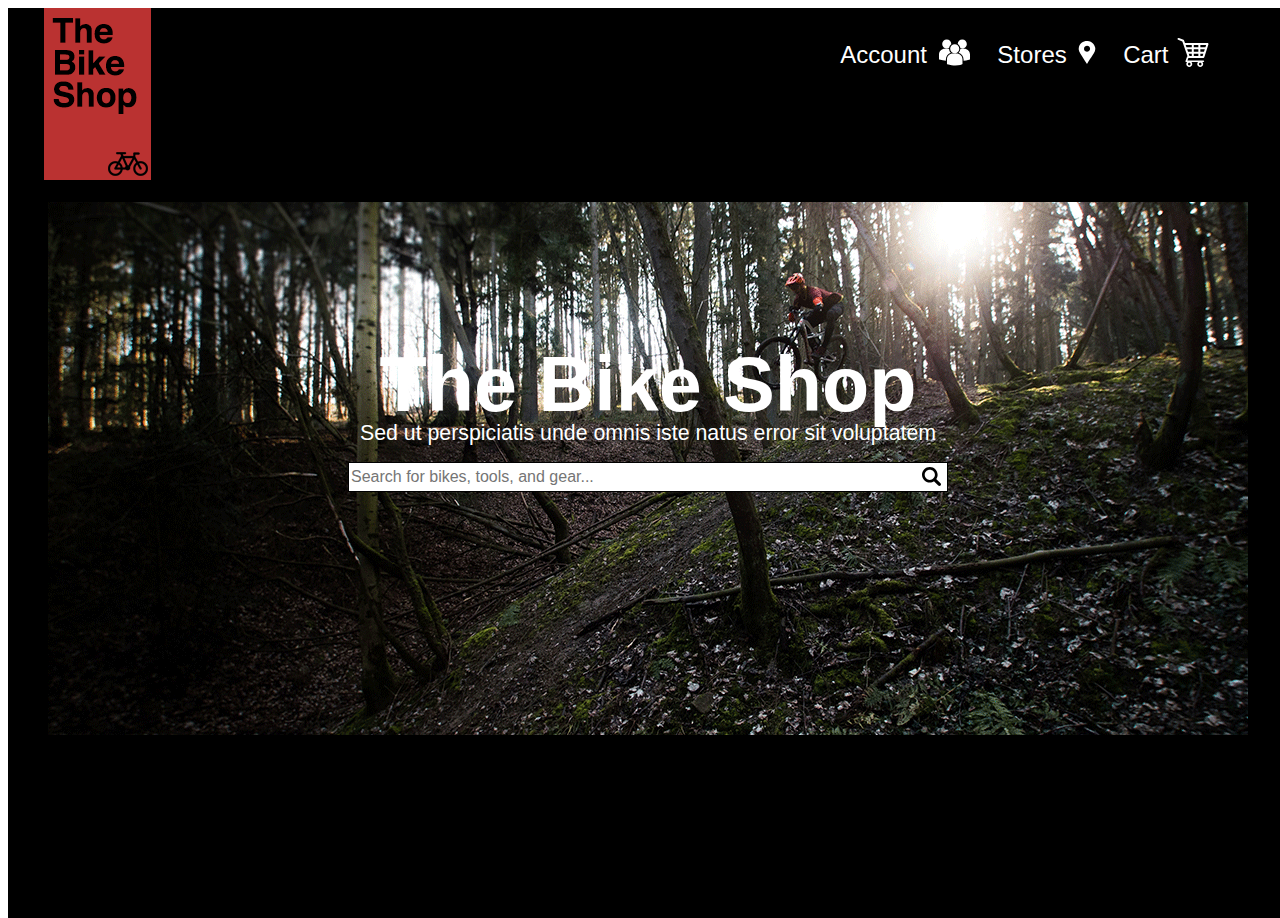
==== bike-design/index.html @ ff6c9d6c "Complete header and overlay in bike-design." ====
<!DOCTYPE html>
<html>
  <head>
    <meta charset="utf-8">
    <title>The Bike Shop</title>
    <link rel="stylesheet" href="css/main.css">
  </head>
  <body>
    <div class="wrapper">
      <header>
        <div class="logo">
          <h1>Logo</h1>
        </div>
        <ul class="menu pull-right">
          <li>Account</li>
          <img class="header-icon" src="icons/people.svg" alt="people icon">
          <li>Stores</li>
          <img class="header-icon" src="icons/location.svg" alt="location icon">
          <li>Cart</li>
          <img class="header-icon" src="icons/cart.svg" alt="cart icon">
        </ul>
      </header>
      <section class="overlay">
        <div class="splash">
          <h1>The Bike Shop</h1>
          <p>Sed ut perspiciatis unde omnis iste natus error sit voluptatem</p>
          <input class="search" type="search" placeholder="Search for bikes, tools, and gear...">
        </div>

      </section>
    </div>
  </body>
</html>
---- bike-design/css/main.css ----
body {
  font-family: Helvetica, Arial, sans-serif;
  width: 100%;
  height: 100%;
}

.wrapper {
  position: relative;
  width: 100%;
  height: 100%;
}

header {
  position: relative;
  background-color: #000;
  padding-right: 71px;
  height: 10px;
  z-index: 10;
}
header ul li {
  display: inline-block;
  text-align: right;
  margin: 0 10px 0 10px;
}

.pull-right {
  float: right;
}

.pull-left {
  float: left;
}

.menu {
  color: #fff;
  list-style: none;
  font-size: 24px;
  //background-color: red;
  left: 70vw;
}

.header-icon {
  position: relative;
  top: 5px;
  right: 8px;
}

.logo {
  display: inline-block;
  color: #fff;
  background: #fff url("../images/logo.gif") no-repeat;
  width: 107px;
  height: 172px;
  margin-left: 36px;
  /* Hide text */
  text-indent: 100%;
  overflow: hidden;
}

.overlay {
  position: absolute;
  background: #000 url(../images/mountain_bike_pass_slice.gif) no-repeat center;
  width: 100%;
  height: 100vh;
}

.splash {
  position: relative;
  color: white;
  top: 30%;
  text-align: center;
}

.splash h1 {
  font-size: 58pt;
  font-weight: bold;
}

.splash p {
  font-size: 16pt;
  font-weight: lighter;
  position: relative;
  bottom: 60px;
}

.splash input {
  width: 600px;
  border: 1px solid black;
  height: 30px;
  position: relative;
  bottom: 65px;
  font-size: 16px;
}

.search {
  background: #fff url(../icons/search.svg)
  no-repeat 99%;
  padding-right: 30px;
}
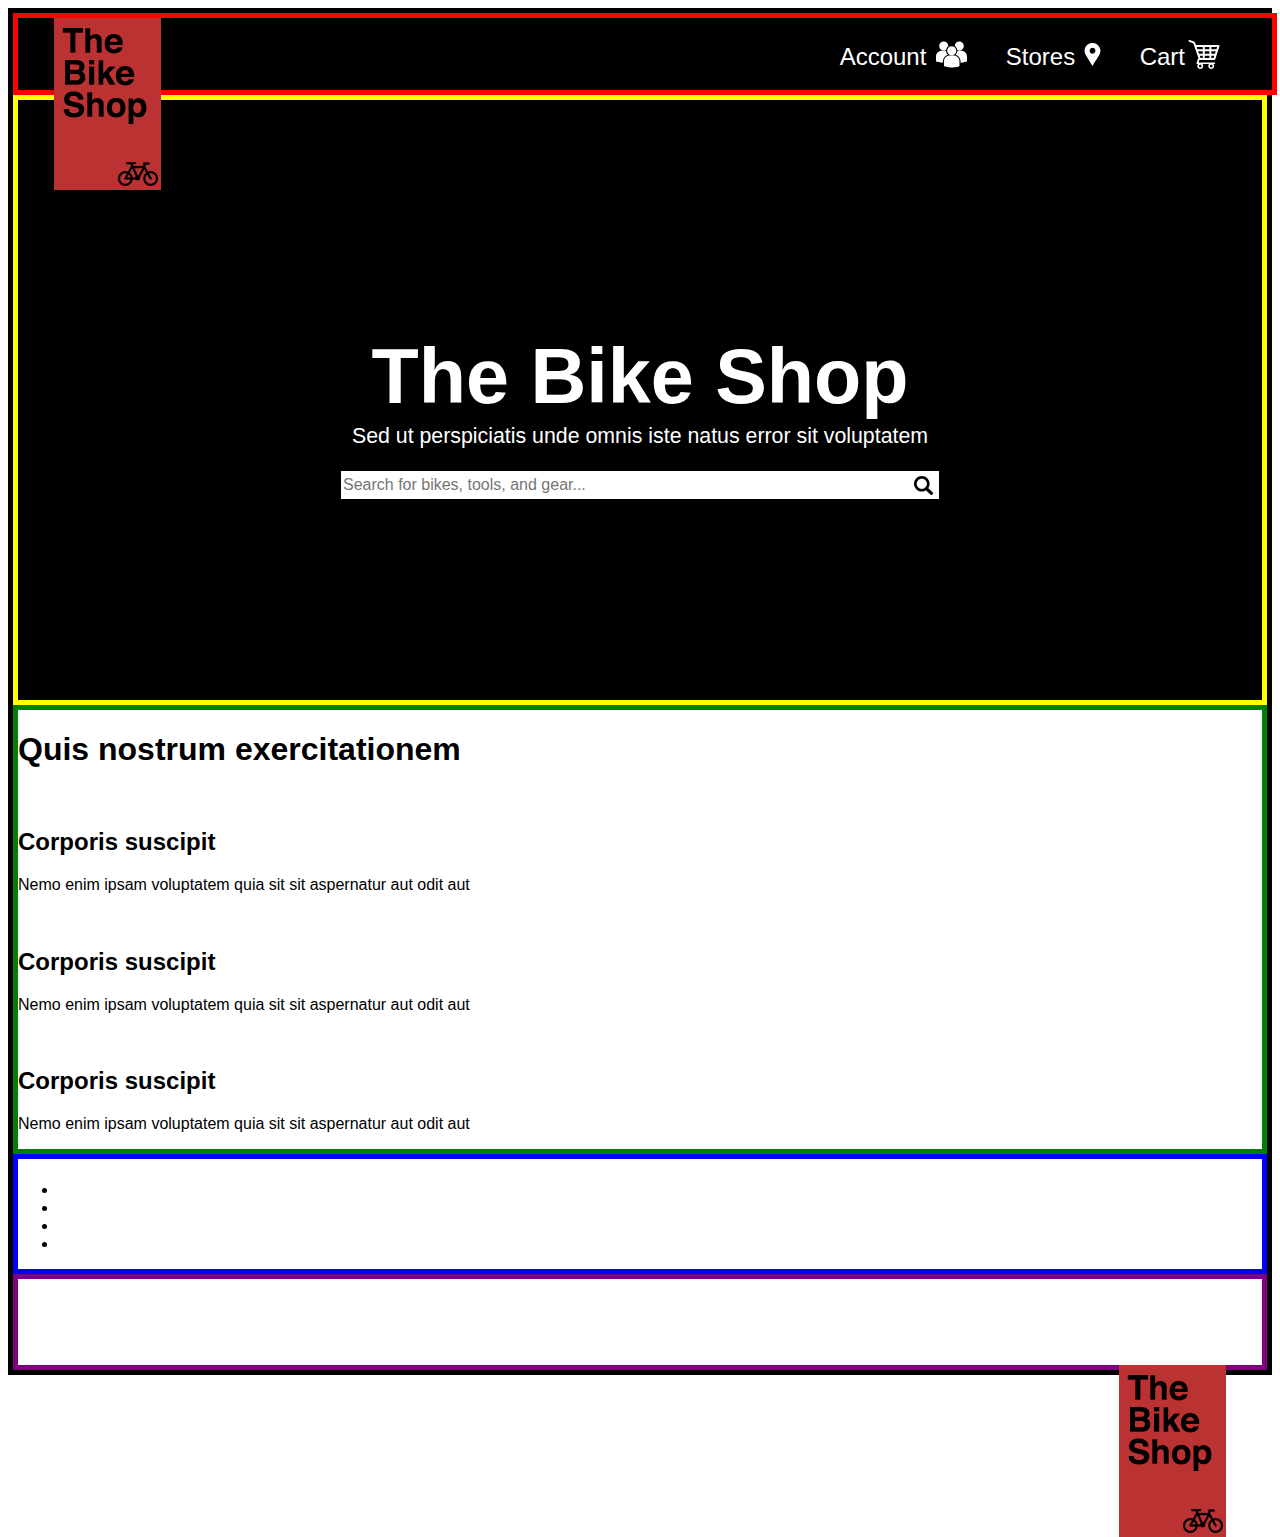
==== commit 2f196d8a: "Finish Overlay and splash section." ====
--- a/bike-design/index.html
+++ b/bike-design/index.html
@@ -3,21 +3,18 @@
   <head>
     <meta charset="utf-8">
     <title>The Bike Shop</title>
-    <link rel="stylesheet" href="css/main.css">
+    <link rel="stylesheet" href="css/styles.css">
   </head>
   <body>
-    <div class="wrapper">
-      <header>
+      <header> <!-- CSS complete -->
         <div class="logo">
-          <h1>Logo</h1>
+          <h1>The Bike Shop</h1>
         </div>
-        <ul class="menu pull-right">
-          <li>Account</li>
-          <img class="header-icon" src="icons/people.svg" alt="people icon">
-          <li>Stores</li>
-          <img class="header-icon" src="icons/location.svg" alt="location icon">
-          <li>Cart</li>
-          <img class="header-icon" src="icons/cart.svg" alt="cart icon">
+        <ul class="menu">
+          <li><a href="#" id="account">Account</a></li>
+          <!--<img class="header-icon" src="icons/people.svg" alt="people icon">-->
+          <li><a href="#" id="stores">Stores</a></li>
+          <li><a href="#" id="cart">Cart</a></li>
         </ul>
       </header>
       <section class="overlay">
@@ -26,8 +23,66 @@
           <p>Sed ut perspiciatis unde omnis iste natus error sit voluptatem</p>
           <input class="search" type="search" placeholder="Search for bikes, tools, and gear...">
         </div>
-
       </section>
-    </div>
+      <section class="cards">
+        <h1>Quis nostrum exercitationem</h1>
+        <div>
+          <img src="" alt="">
+          <div>
+            <h2>Corporis suscipit</h2>
+            <p>Nemo enim ipsam voluptatem quia sit sit aspernatur aut odit aut</p>
+          </div>
+        </div>
+        <div>
+          <img src="" alt="">
+          <div>
+            <h2>Corporis suscipit</h2>
+            <p>Nemo enim ipsam voluptatem quia sit sit aspernatur aut odit aut</p>
+          </div>
+        </div>
+        <div>
+          <img src="" alt="">
+          <div>
+            <h2>Corporis suscipit</h2>
+            <p>Nemo enim ipsam voluptatem quia sit sit aspernatur aut odit aut</p>
+          </div>
+        </div>
+      </section>
+      <section class="articles">
+        <div class="article">
+          <h1 class="article-title"></h1>
+          <p></p>
+        </div>
+        <div class="article">
+          <h1 class="article-title"></h1>
+          <p></p>
+        </div>
+        <div class="image-board">
+          <ul>
+            <li><a href="#"></a></li>
+            <li><a href="#"></a></li>
+            <li><a href="#"></a></li>
+            <li><a href="#"></a></li>
+          </ul>
+        </div>
+      </section>
+      <footer>
+        <div class="phone-contact">
+          <a href="#" class="phone">Phone</a>
+          <p></p>
+        </div>
+        <div class="email-contact">
+          <a href="#" class="email">Email</a>
+          <p></p>
+        </div>
+        <div class="social-contact">
+          <a href="#">Facebook</a>
+          <a href="#">Twitter</a>
+          <a href="#">Instagram</a>
+        </div>
+        <div class="logo footer-logo">
+          <h1>Logo</h1>
+        </div>
+      </footer>
   </body>
 </html>
--- a/bike-design/css/styles.css
+++ b/bike-design/css/styles.css
@@ -0,0 +1,147 @@
+body {
+  font-family: Helvetica, Arial, sans-serif;
+  border: 5px solid black;
+}
+
+
+/* Header Section ---------------------------------------*/
+
+header {
+  display: block;
+  position: relative;
+  background-color: black;
+  width: 100%;
+  height: 72px;
+  border: 5px solid red;
+  z-index: 10;
+}
+
+.logo {
+  color: white;
+  display: inline-block;
+  background: #fff url(../images/logo.gif) no-repeat;
+  width: 107px;
+  height: 172px;
+  margin-left: 36px;
+  /* Hide Text */
+  text-indent: 100%;
+  overflow: hidden;
+  white-space: nowrap;
+}
+
+.menu {
+  float: right;
+  margin-top: 25px;
+  margin-right: 37px;
+
+}
+
+header ul li {
+  display: inline-block;
+  color: white;
+  text-decoration: none;
+  font-size: 24px;
+  margin: 0 15px;
+}
+
+#account {
+  width: 135px;
+  height: 30px;
+  background: #000 url(../icons/people.svg) no-repeat 99% bottom;
+  padding-right: 45px;
+  padding-top: 20px;
+}
+
+#stores {
+  width: 135px;
+  height: 30px;
+  background: #000 url(../icons/location.svg) no-repeat 99% bottom;
+  padding-right: 30px;
+  padding-top: 20px;
+}
+
+#cart {
+  width: 135px;
+  height: 30px;
+  background: #000 url(../icons/cart.svg) no-repeat 99% bottom;
+  padding-right: 35px;
+  padding-top: 20px;
+}
+
+a {
+  color: white;
+  text-decoration: none;
+}
+
+a:hover {
+  color: white;
+  text-decoration: none;
+  cursor: pointer;
+}
+
+/* Splash and Overlay ------------------------------------*/
+
+.overlay {
+  width: auto;
+  height: 600px;
+
+  border: 5px solid yellow;
+}
+
+.overlay {
+  position: relative;
+  background: #000 url(../images/mountain_bike_pass.jpg) no-repeat center;
+  background-size: cover;
+  width: auto;
+  height: 600px;
+  overflow: hidden;
+}
+
+.splash {
+  position: relative;
+  top: 30%;
+  text-align: center;
+  color: white;
+}
+.splash h1 {
+  font-size: 58pt;
+  margin-bottom: -18px;
+}
+.splash p {
+  font-size: 16pt;
+  font-weight: lighter;
+  bottom: 50px;
+}
+
+.search {
+  width: 600px;
+  border: 1px solid black;
+  height: 30px;
+  font-size: 16px;
+  background: #fff url(../icons/search.svg) no-repeat 99%;
+  padding-right: 30px;
+}
+
+/* Cards Section -----------------------------------------*/
+
+.cards {
+  border: 5px solid green;
+}
+
+/* Articles Section --------------------------------------*/
+
+.articles {
+  border: 5px solid blue;
+}
+
+/* Footer Section ----------------------------------------*/
+
+footer {
+  border: 5px solid purple;
+}
+
+.footer-logo {
+  float: right;
+  margin-left: 0px;
+  margin-right: 36px;
+}
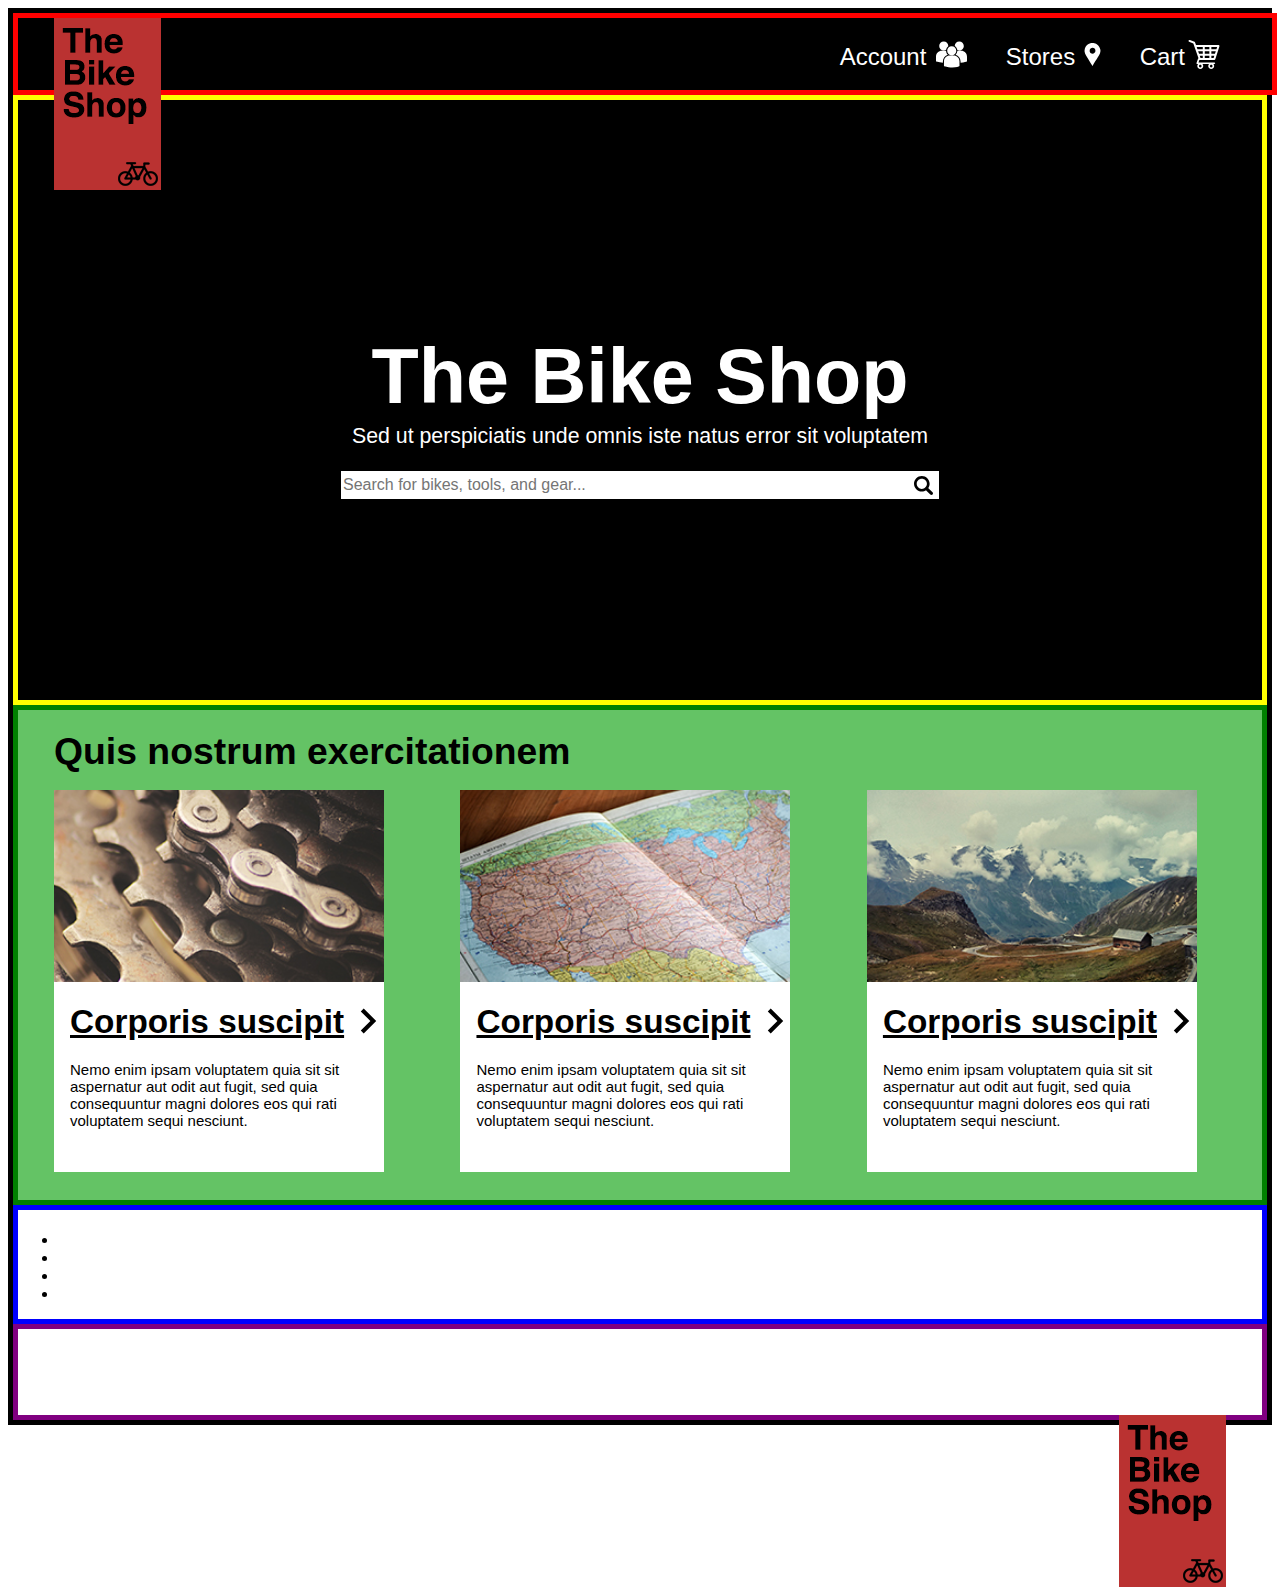
==== commit 07b8e664: "Finish Cards Section." ====
--- a/bike-design/index.html
+++ b/bike-design/index.html
@@ -17,34 +17,46 @@
           <li><a href="#" id="cart">Cart</a></li>
         </ul>
       </header>
-      <section class="overlay">
+      <section class="overlay"> <!-- CSS complete -->
         <div class="splash">
           <h1>The Bike Shop</h1>
           <p>Sed ut perspiciatis unde omnis iste natus error sit voluptatem</p>
           <input class="search" type="search" placeholder="Search for bikes, tools, and gear...">
         </div>
       </section>
-      <section class="cards">
+      <section class="cards-section">
         <h1>Quis nostrum exercitationem</h1>
-        <div>
-          <img src="" alt="">
-          <div>
-            <h2>Corporis suscipit</h2>
-            <p>Nemo enim ipsam voluptatem quia sit sit aspernatur aut odit aut</p>
+        <div class="card first-card">
+          <a href="#">Bike Repair</a>
+          <div class="card-text">
+            <a href="#">
+              <h2>Corporis suscipit</h2>
+              <p>Nemo enim ipsam voluptatem quia sit sit aspernatur aut odit aut fugit, sed quia
+consequuntur magni dolores eos qui rati
+voluptatem sequi nesciunt.</p>
+            </a>
           </div>
         </div>
-        <div>
-          <img src="" alt="">
-          <div>
-            <h2>Corporis suscipit</h2>
-            <p>Nemo enim ipsam voluptatem quia sit sit aspernatur aut odit aut</p>
+        <div class="card second-card">
+          <a href="#">Bike Travel</a>
+          <div class="card-text">
+            <a href="#">
+              <h2>Corporis suscipit</h2>
+              <p>Nemo enim ipsam voluptatem quia sit sit aspernatur aut odit aut fugit, sed quia
+consequuntur magni dolores eos qui rati
+voluptatem sequi nesciunt.</p>
+            </a>
           </div>
         </div>
-        <div>
-          <img src="" alt="">
-          <div>
-            <h2>Corporis suscipit</h2>
-            <p>Nemo enim ipsam voluptatem quia sit sit aspernatur aut odit aut</p>
+        <div class="card third-card">
+          <a href="#">European Travel</a>
+          <div class="card-text">
+            <a href="#">
+              <h2>Corporis suscipit</h2>
+              <p>Nemo enim ipsam voluptatem quia sit sit aspernatur aut odit aut fugit, sed quia
+consequuntur magni dolores eos qui rati
+voluptatem sequi nesciunt.</p>
+            </a>
           </div>
         </div>
       </section>
--- a/bike-design/css/styles.css
+++ b/bike-design/css/styles.css
@@ -1,5 +1,6 @@
 body {
   font-family: Helvetica, Arial, sans-serif;
+
   border: 5px solid black;
 }
 
@@ -12,8 +13,9 @@
   background-color: black;
   width: 100%;
   height: 72px;
+  z-index: 10;
+
   border: 5px solid red;
-  z-index: 10;
 }
 
 .logo {
@@ -73,12 +75,6 @@
   text-decoration: none;
 }
 
-a:hover {
-  color: white;
-  text-decoration: none;
-  cursor: pointer;
-}
-
 /* Splash and Overlay ------------------------------------*/
 
 .overlay {
@@ -124,8 +120,86 @@
 
 /* Cards Section -----------------------------------------*/
 
-.cards {
+.cards-section {
+  background-color: #64c365;
+  padding-bottom: 30px;
+
   border: 5px solid green;
+}
+
+.cards-section h1 {
+  margin-left: 36px;
+  font-size: 28pt;
+  font-weight: bold;
+  margin: 20px 0 17px 36px;
+}
+
+.card {
+  display: inline-block;
+  width: 330px;
+  height: 380px;
+  margin: 0 36px;
+}
+
+.card-text {
+  position: relative;
+  bottom: 20px;
+  height: 190px;
+  background-color: #fff;
+}
+
+.card-text a {
+  color: #000;
+}
+
+.first-card>a {
+  background: #000 url(../images/bike_gears.jpg) no-repeat center;
+  background-size: cover;
+  display: block;
+  width: 330px;
+  height: 192px;
+  /* Hide Text */
+  text-indent: 100%;
+  white-space: nowrap;
+  overflow: hidden;
+}
+
+.second-card>a {
+  background: #000 url(../images/map.jpg) no-repeat center;
+  background-size: cover;
+  display: block;
+  width: 330px;
+  height: 192px;
+  /* Hide Text */
+  text-indent: 100%;
+  white-space: nowrap;
+  overflow: hidden;
+}
+
+.third-card>a {
+  background: #000 url(../images/mountain_scenery.jpg) no-repeat center;
+  background-size: cover;
+  display: block;
+  width: 330px;
+  height: 192px;
+  /* Hide Text */
+  text-indent: 100%;
+  white-space: nowrap;
+  overflow: hidden;
+}
+
+.card-text h2 {
+  background: #fff url(../icons/arrows.svg) no-repeat 99% bottom;
+  font-size: 25pt;
+  margin: 20px 0 20px 16px;
+  padding-top: 21px;
+  text-decoration: underline;
+}
+
+.card-text p {
+  font-size: 15px;
+  margin: 0 0 0 16px;
+  padding: 0 0;
 }
 
 /* Articles Section --------------------------------------*/
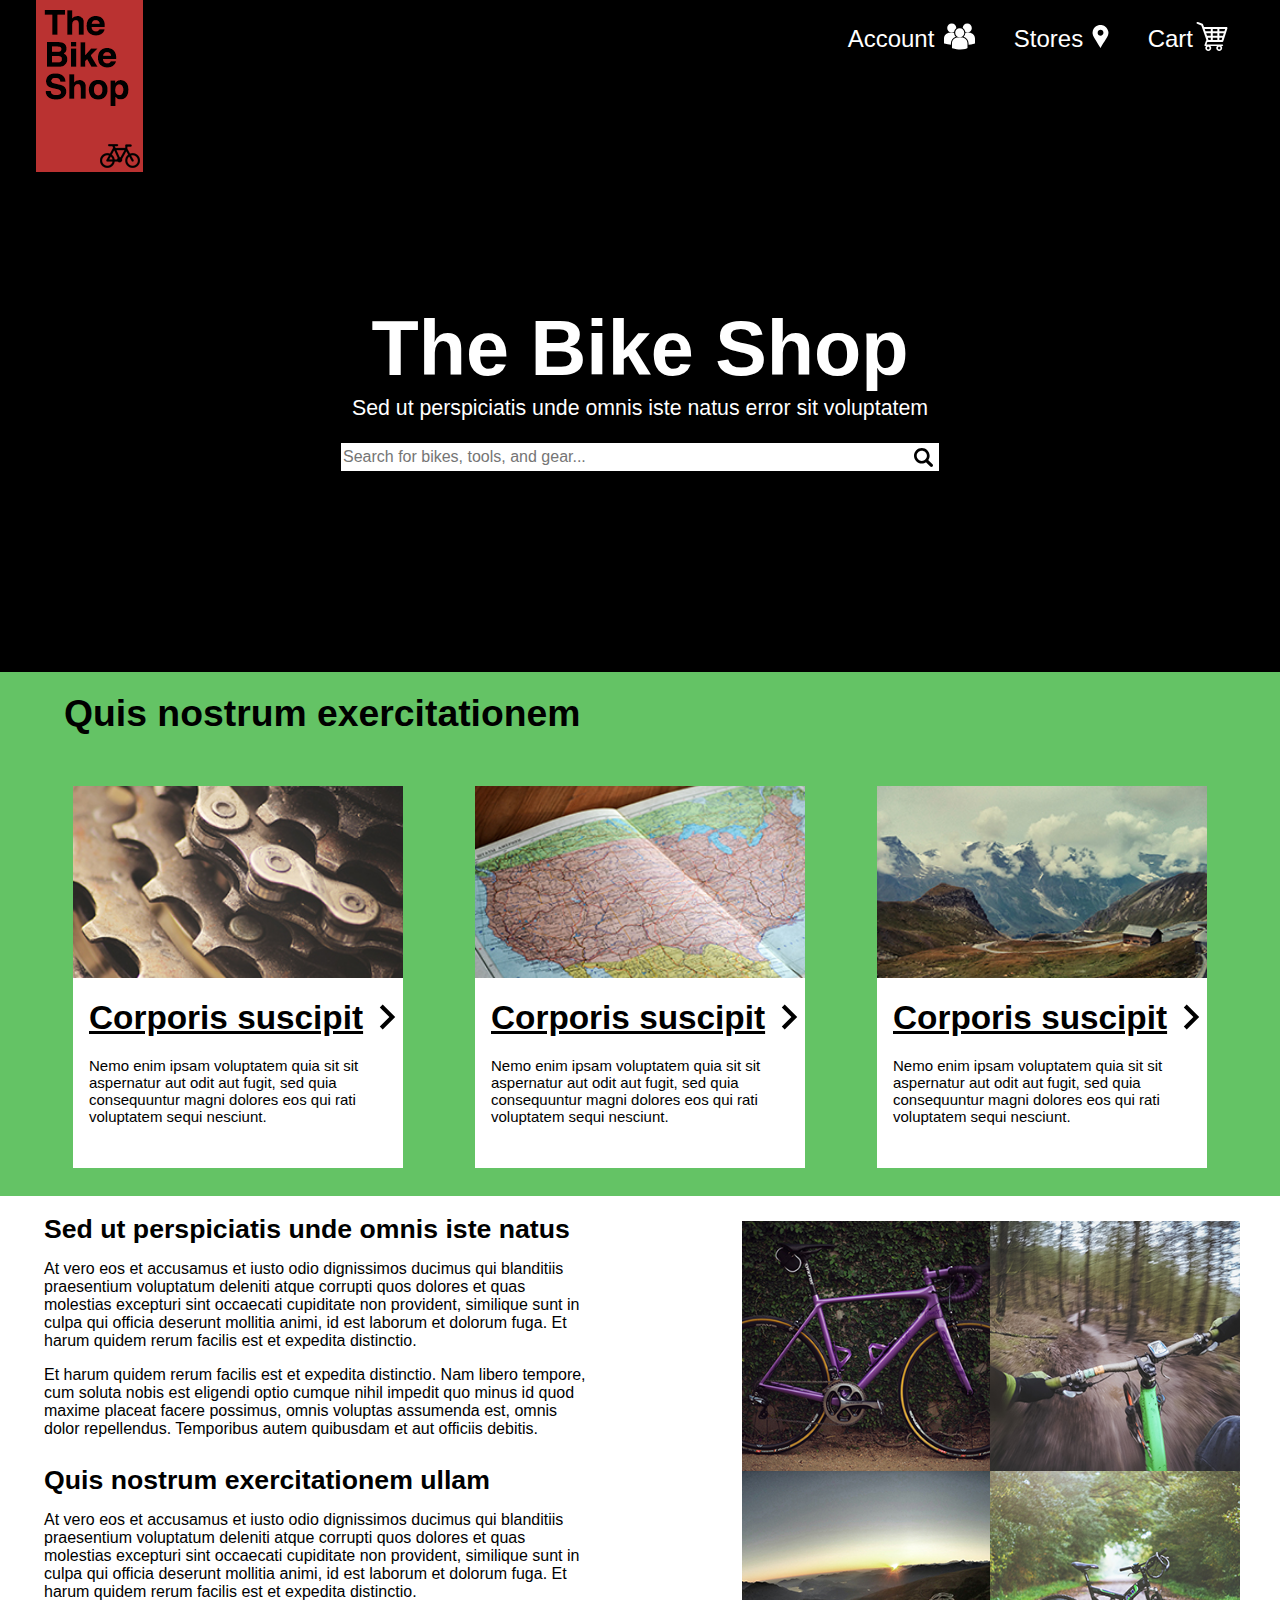
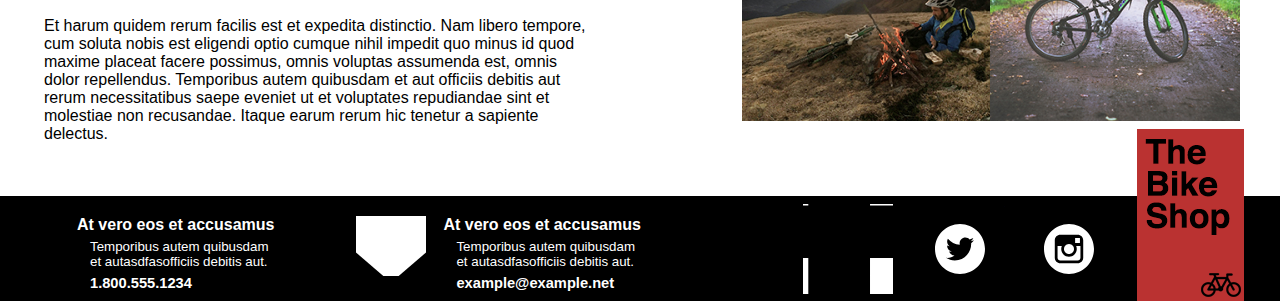
==== commit 0b809e79: "Add mobile viewing options to css." ====
--- a/bike-design/index.html
+++ b/bike-design/index.html
@@ -3,22 +3,22 @@
   <head>
     <meta charset="utf-8">
     <title>The Bike Shop</title>
-    <link rel="stylesheet" href="css/styles.css">
+    <link rel="stylesheet" href="css/styles.css" media="screen">
+    <link rel="stylesheet" href="css/animate.css" media="screen">
   </head>
   <body>
-      <header> <!-- CSS complete -->
+      <header>
         <div class="logo">
           <h1>The Bike Shop</h1>
         </div>
         <ul class="menu">
           <li><a href="#" id="account">Account</a></li>
-          <!--<img class="header-icon" src="icons/people.svg" alt="people icon">-->
           <li><a href="#" id="stores">Stores</a></li>
           <li><a href="#" id="cart">Cart</a></li>
         </ul>
       </header>
-      <section class="overlay"> <!-- CSS complete -->
-        <div class="splash">
+      <section class="overlay">
+        <div class="splash animated fadeIn">
           <h1>The Bike Shop</h1>
           <p>Sed ut perspiciatis unde omnis iste natus error sit voluptatem</p>
           <input class="search" type="search" placeholder="Search for bikes, tools, and gear...">
@@ -26,71 +26,83 @@
       </section>
       <section class="cards-section">
         <h1>Quis nostrum exercitationem</h1>
-        <div class="card first-card">
-          <a href="#">Bike Repair</a>
-          <div class="card-text">
-            <a href="#">
-              <h2>Corporis suscipit</h2>
-              <p>Nemo enim ipsam voluptatem quia sit sit aspernatur aut odit aut fugit, sed quia
-consequuntur magni dolores eos qui rati
-voluptatem sequi nesciunt.</p>
-            </a>
+        <div class="flex-cards">
+          <div class="card first-card">
+            <a href="#">Bike Repair</a>
+            <div class="card-text">
+              <a href="#">
+                <h2>Corporis suscipit</h2>
+                <p>Nemo enim ipsam voluptatem quia sit sit aspernatur aut odit aut fugit, sed quia consequuntur magni dolores eos qui rati voluptatem sequi nesciunt.</p>
+              </a>
+            </div>
           </div>
-        </div>
-        <div class="card second-card">
-          <a href="#">Bike Travel</a>
-          <div class="card-text">
-            <a href="#">
-              <h2>Corporis suscipit</h2>
-              <p>Nemo enim ipsam voluptatem quia sit sit aspernatur aut odit aut fugit, sed quia
-consequuntur magni dolores eos qui rati
-voluptatem sequi nesciunt.</p>
-            </a>
+          <div class="card second-card">
+            <a href="#">Bike Travel</a>
+            <div class="card-text">
+              <a href="#">
+                <h2>Corporis suscipit</h2>
+                <p>Nemo enim ipsam voluptatem quia sit sit aspernatur aut odit aut fugit, sed quia consequuntur magni dolores eos qui rati voluptatem sequi nesciunt.</p>
+              </a>
+            </div>
           </div>
-        </div>
-        <div class="card third-card">
-          <a href="#">European Travel</a>
-          <div class="card-text">
-            <a href="#">
-              <h2>Corporis suscipit</h2>
-              <p>Nemo enim ipsam voluptatem quia sit sit aspernatur aut odit aut fugit, sed quia
-consequuntur magni dolores eos qui rati
-voluptatem sequi nesciunt.</p>
-            </a>
+          <div class="card third-card">
+            <a href="#">European Travel</a>
+            <div class="card-text">
+              <a href="#">
+                <h2>Corporis suscipit</h2>
+                <p>Nemo enim ipsam voluptatem quia sit sit aspernatur aut odit aut fugit, sed quia consequuntur magni dolores eos qui rati voluptatem sequi nesciunt.</p>
+              </a>
+            </div>
           </div>
         </div>
       </section>
       <section class="articles">
-        <div class="article">
-          <h1 class="article-title"></h1>
-          <p></p>
+        <div class="top-article">
+          <h1 class="article-title">Sed ut perspiciatis unde omnis iste natus</h1>
+          <p>At vero eos et accusamus et iusto odio dignissimos ducimus qui blanditiis praesentium voluptatum deleniti atque corrupti quos dolores et quas molestias excepturi sint occaecati cupiditate non provident, similique sunt in culpa qui officia deserunt mollitia animi, id est laborum et dolorum fuga. Et harum quidem rerum facilis est et expedita distinctio.</p>
+          <p>Et harum quidem rerum facilis est et expedita distinctio. Nam libero tempore, cum soluta nobis est eligendi optio cumque nihil impedit quo minus id quod maxime placeat facere possimus, omnis voluptas assumenda est, omnis dolor repellendus. Temporibus autem quibusdam et aut officiis debitis.</p>
         </div>
-        <div class="article">
-          <h1 class="article-title"></h1>
-          <p></p>
+        <div class="bottom-article">
+          <h1 class="article-title">Quis nostrum exercitationem ullam</h1>
+          <p>At vero eos et accusamus et iusto odio dignissimos ducimus qui blanditiis praesentium voluptatum deleniti atque corrupti quos dolores et quas molestias excepturi sint occaecati cupiditate non provident, similique sunt in culpa qui officia deserunt mollitia animi, id est laborum et dolorum fuga. Et harum quidem rerum facilis est et expedita distinctio.</p>
+          <p>Et harum quidem rerum facilis est et expedita distinctio. Nam libero tempore, cum soluta nobis est eligendi optio cumque nihil impedit quo minus id quod maxime placeat facere possimus, omnis voluptas assumenda est, omnis dolor repellendus. Temporibus autem quibusdam et aut officiis debitis aut rerum necessitatibus saepe eveniet ut et voluptates repudiandae sint et molestiae non recusandae. Itaque earum rerum hic tenetur a sapiente delectus.</p>
         </div>
         <div class="image-board">
-          <ul>
-            <li><a href="#"></a></li>
-            <li><a href="#"></a></li>
-            <li><a href="#"></a></li>
-            <li><a href="#"></a></li>
-          </ul>
+          <div class="first-board-separator">
+            <ul>
+              <li><a href="#" class="first-board">Purple Scott Bike</a></li>
+              <li><a href="#" class="second-board">POV Mountain Bike</a></li>
+            </ul>
+          </div>
+          <div class="second-board-separator">
+            <ul>
+              <li><a href="#" class="third-board">Camping and Biking</a></li>
+              <li><a href="#" class="fourth-board">Bike On The Trail</a></li>
+            </ul>
+          </div>
         </div>
       </section>
       <footer>
         <div class="phone-contact">
           <a href="#" class="phone">Phone</a>
-          <p></p>
+          <div class="contact-info">
+            <h2 class="contact-title">At vero eos et accusamus </h2>
+            <p class="contact-text">Temporibus autem quibusdam et autasdfasofficiis debitis aut.</p>
+            <p class="contact-details">1.800.555.1234</p>
+          </div>
         </div>
         <div class="email-contact">
           <a href="#" class="email">Email</a>
-          <p></p>
+          <div class="contact-info">
+            <h2 class="contact-title">At vero eos et accusamus </h2>
+            <p class="contact-text">Temporibus autem quibusdam et autasdfasofficiis debitis aut.</p>
+            <p class="contact-details">example@example.net</p>
+          </div>
         </div>
         <div class="social-contact">
-          <a href="#">Facebook</a>
-          <a href="#">Twitter</a>
-          <a href="#">Instagram</a>
+          <a href="#" class="facebook">Facebook</a>
+          <a href="#" class="twitter">Twitter</a>
+          <a href="#" class="instagram">Instagram</a>
         </div>
         <div class="logo footer-logo">
           <h1>Logo</h1>
--- a/bike-design/css/styles.css
+++ b/bike-design/css/styles.css
@@ -1,7 +1,13 @@
+
+html {
+  height: 100%;
+}
+
 body {
   font-family: Helvetica, Arial, sans-serif;
-
-  border: 5px solid black;
+  margin: 0 0 0 0;
+
+  /*border: 5px solid black;*/
 }
 
 
@@ -14,8 +20,6 @@
   width: 100%;
   height: 72px;
   z-index: 10;
-
-  border: 5px solid red;
 }
 
 .logo {
@@ -81,7 +85,7 @@
   width: auto;
   height: 600px;
 
-  border: 5px solid yellow;
+  /*border: 5px solid yellow; */
 }
 
 .overlay {
@@ -121,24 +125,30 @@
 /* Cards Section -----------------------------------------*/
 
 .cards-section {
+  position: relative;
   background-color: #64c365;
-  padding-bottom: 30px;
-
-  border: 5px solid green;
+  //padding-bottom: 30px;
+
+  /*border: 5px solid green;*/
+}
+
+.flex-cards {
+  display: flex;
+  flex-wrap: wrap;
+  justify-content: center;
 }
 
 .cards-section h1 {
-  margin-left: 36px;
   font-size: 28pt;
   font-weight: bold;
-  margin: 20px 0 17px 36px;
+  margin: 0 0 4% 5%;
+  padding-top: 20px;
 }
 
 .card {
-  display: inline-block;
   width: 330px;
   height: 380px;
-  margin: 0 36px;
+  margin: 0 36px 30px 36px;
 }
 
 .card-text {
@@ -205,17 +215,393 @@
 /* Articles Section --------------------------------------*/
 
 .articles {
-  border: 5px solid blue;
+  position: relative;
+  width: 99%;
+  height: 600px;
+
+  /*border: 5px solid blue; */
+}
+
+.articles h1 {
+  font-size: 20pt;
+  font-weight: bold;
+  margin-bottom: 0;
+}
+
+.articles p {
+  font-size: 12pt;
+  margin-top: 15px;
+}
+
+.top-article {
+  position: absolute;
+  width: 552px;
+  height: 214px;
+  margin: 0 0 0 44px;
+}
+
+.bottom-article {
+  position: absolute;
+  width: 552px;
+  height: 214px;
+  margin: 41px 0 0 44px;
+  top: 35%;
+}
+
+.image-board {
+  position: relative;
+  float: right;
+  margin-right: 30px;
+}
+
+.image-board a {
+  color: black;
+  /* Hide Text */
+  text-indent: 100%;
+  white-space: nowrap;
+  overflow: hidden;
+}
+
+.image-board li {
+  display: inline-block;
+  list-style: none;
+  width: 250px;
+  height: 250px;
+  margin: 0 -3px;
+}
+
+.first-board-separator {
+  margin-top: 25px;
+  margin-bottom: -20px;
+}
+
+.first-board {
+  display: block;
+  width: auto;
+  height: 100%;
+  background: #000 url(../images/side_schwinn.jpg) no-repeat center;
+  background-size: cover;
+}
+
+.second-board {
+  display: block;
+  width: 100%;
+  height: 100%;
+  background: #000 url(../images/pov_mountain_bike.jpg) no-repeat center;
+  background-size: cover;
+}
+
+.third-board {
+  display: block;
+  width: 100%;
+  height: 100%;
+  background: #000 url(../images/campfire_bike.jpg) no-repeat center;
+  background-size: cover;
+}
+
+.fourth-board {
+  display: block;
+  width: 100%;
+  height: 100%;
+  background: #000 url(../images/side_hal.jpg) no-repeat center;
+  background-size: cover;
 }
 
 /* Footer Section ----------------------------------------*/
 
 footer {
-  border: 5px solid purple;
+  position: relative;
+  height: 105px;
+  background-color: #000;
+  color: white;
+
+  /*border: 5px solid purple;*/
+}
+
+footer div {
+  display: inline-block;
+}
+
+footer a {
+  /* Hide Text */
+  text-indent: 100%;
+  white-space: nowrap;
+  overflow: hidden;
+}
+
+.phone-contact a {
+  background: #000 url(../icons/technology.svg) no-repeat center;
+  display: block;
+  width: 45px;
+  height: 45px;
+  float: left;
+  margin: 23px 10px 0 20px;
+}
+
+.email-contact a {
+  background: #000 url(../icons/web.svg) no-repeat center;
+  display: block;
+  width: 70px;
+  height: 60px;
+  float: left;
+  margin: 20px 15px 0 72px;
+}
+
+.contact-title {
+  font-size: 12pt;
+  font-weight: bold;
+  margin: 20px 0 0 2px;
+}
+
+.contact-text {
+  font-size: 10pt;
+  font-weight: lighter;
+  width: 190px;
+  margin-left: 15px;
+  margin-top: 5px;
+}
+
+.contact-details {
+  font-size: 11pt;
+  font-weight: bold;
+  margin: -8px 0 0 15px;
+}
+
+.social-contact a {
+  display: block;
+  position: absolute;
+  width: 90px;
+  height: 90px;
+}
+
+.facebook {
+  background: #000 url(../icons/FBsocial.svg) no-repeat center;
+  bottom: 7%;
+  left: 62.7%;
+}
+
+.twitter {
+  background: #000 url(../icons/twitter.svg) no-repeat center;
+  bottom: 7%;
+  left: 71.5%;
+}
+
+.instagram {
+  background: #000 url(../icons/instagram.svg) no-repeat center;
+  bottom: 7%;
+  left: 80%;
 }
 
 .footer-logo {
+  position: relative;
+  bottom: 67px;
   float: right;
   margin-left: 0px;
   margin-right: 36px;
 }
+
+/* Mobile Section---------------------------------------*/
+
+@media screen and (max-width: 400px) {
+
+/* Mobile Header Section--------------------------------*/
+
+  .menu {
+    float: right;
+    margin-top: 25px;
+    margin-right: 0px;
+    margin-left: -10px;
+    margin-bottom: 0;
+    padding-left: 0px;
+  }
+
+  header ul li {
+    display: inline-block;
+    color: white;
+    text-decoration: none;
+    font-size: 24px;
+    margin: 0 5px;
+  }
+
+  #account {
+    width: 135px;
+    height: 30px;
+    background: #000 url(../icons/people.svg) no-repeat center;
+    font-size: 0pt;
+    font-color: black;
+    padding: 25px 40px 25px 25px;
+  }
+
+  #stores {
+    width: 135px;
+    height: 30px;
+    background: #000 url(../icons/location.svg) no-repeat center;
+    font-size: 0pt;
+    font-color: black;
+    padding: 25px 25px 25px 25px;
+  }
+
+  #cart {
+    width: 135px;
+    height: 30px;
+    background: #000 url(../icons/cart.svg) no-repeat  center;
+    font-size: 0pt;
+    font-color: black;
+    padding: 25px 55px 25px 25px;
+  }
+
+  a {
+    color: black;
+    text-decoration: none;
+  }
+
+/* Mobile Splash and Overlay Section---------------------*/
+
+  .splash {
+    position: relative;
+    top: 30%;
+    text-align: center;
+    color: white;
+  }
+  .splash h1 {
+    font-size: 50pt;
+    margin-bottom: -5px;
+    line-height: 65px;
+  }
+  .splash p {
+    font-size: 12pt;
+    font-weight: lighter;
+    bottom: 50px;
+  }
+
+  .search {
+    width: 90%;
+    border: 1px solid black;
+    height: 30px;
+    font-size: 16px;
+    background: #fff url(../icons/search.svg) no-repeat 99%;
+    padding-right: 30px;
+  }
+
+/* Mobile Cards Section--------------------------------*/
+
+  .cards-section h1 {
+    font-size: 16pt;
+    font-weight: bold;
+    margin: 0 0 4% 5%;
+    padding-top: 20px;
+  }
+
+/* Mobile Articles Section ----------------------------*/
+
+  .top-article {
+    position: absolute;
+    width: 80%;
+    height: 214px;
+    margin: 0 0 0 44px;
+  }
+
+  .bottom-article {
+    position: absolute;
+    display: none;
+    width: 552px;
+    height: 214px;
+    margin: 41px 0 0 44px;
+    top: 35%;
+  }
+
+  .image-board {
+    position: relative;
+    display: none;
+    float: left;
+    margin-right: 30px;
+  }
+
+/* Mobile Footer Section----------------------------------*/
+
+  footer {
+    position: relative;
+    height: 105px;
+    background-color: #000;
+    color: white;
+
+    /*border: 5px solid purple;*/
+  }
+
+  footer div {
+    display: inline-block;
+  }
+
+  footer a {
+    /* Hide Text */
+    text-indent: 100%;
+    white-space: nowrap;
+    overflow: hidden;
+  }
+
+  .phone-contact a { /* changed */
+    display: none;
+  }
+
+  .email-contact a { /* changed */
+    display: none;
+  }
+
+  .contact-title { /* changed */
+    display: none;
+    font-size: 12pt;
+    font-weight: bold;
+    margin: 20px 0 0 2px;
+  }
+
+  .contact-text { /* changed */
+    display: none;
+    font-size: 10pt;
+    font-weight: lighter;
+    width: 190px;
+    margin-left: 15px;
+    margin-top: 5px;
+  }
+
+  .contact-details { /* changed */
+    display: none;
+    font-size: 11pt;
+    font-weight: bold;
+    margin: -8px 0 0 15px;
+  }
+
+  .social-contact a {
+    display: block;
+    position: absolute;
+    width: 90px;
+    height: 90px;
+  }
+
+  .facebook {
+    background: #000 url(../icons/FBsocial.svg) no-repeat center;
+    bottom: 7%;
+    left: 0%;
+  }
+
+  .twitter {
+    background: #000 url(../icons/twitter.svg) no-repeat center;
+    bottom: 7%;
+    left: 24%;
+  }
+
+  .instagram {
+    background: #000 url(../icons/instagram.svg) no-repeat center;
+    bottom: 7%;
+    left: 48%;
+  }
+
+  .footer-logo { /* changed */
+    position: relative;
+    bottom: 67px;
+    float: right;
+    margin-left: 0px;
+    margin-right: 0;
+  }
+
+
+} /* end of media query */
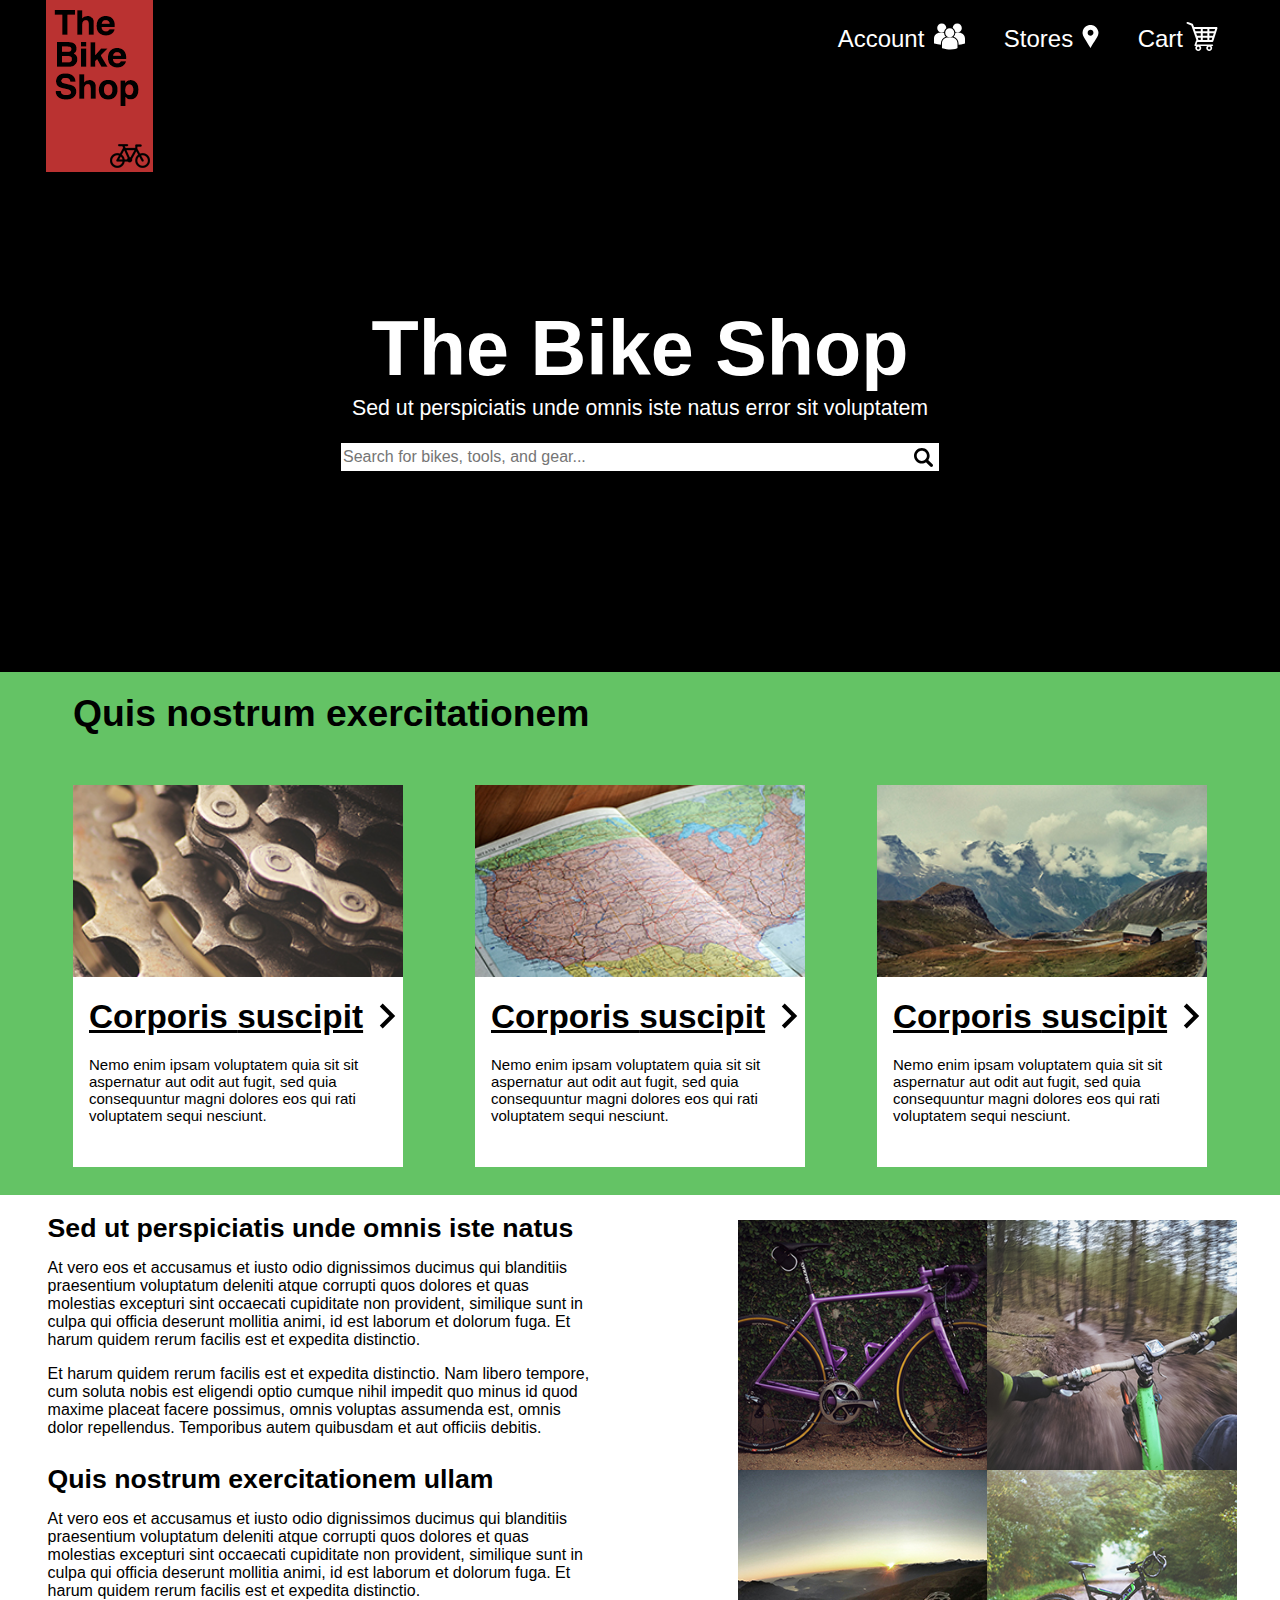
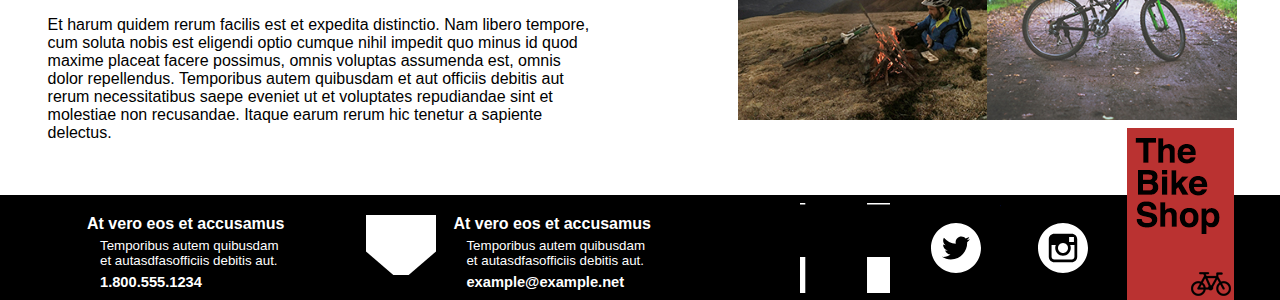
==== commit 1fb5c1be: "Fix designs" ====
--- a/bike-design/index.html
+++ b/bike-design/index.html
@@ -2,20 +2,23 @@
 <html>
   <head>
     <meta charset="utf-8">
+    <meta name="viewport" content="width=device-width, initial-scale=1.0">
     <title>The Bike Shop</title>
     <link rel="stylesheet" href="css/styles.css" media="screen">
     <link rel="stylesheet" href="css/animate.css" media="screen">
   </head>
   <body>
       <header>
-        <div class="logo">
-          <h1>The Bike Shop</h1>
+        <div class="wrapper">
+          <div class="logo">
+            <h1>The Bike Shop</h1>
+          </div>
+          <ul class="menu">
+            <li><a href="#" id="account">Account</a></li>
+            <li><a href="#" id="stores">Stores</a></li>
+            <li><a href="#" id="cart">Cart</a></li>
+          </ul>
         </div>
-        <ul class="menu">
-          <li><a href="#" id="account">Account</a></li>
-          <li><a href="#" id="stores">Stores</a></li>
-          <li><a href="#" id="cart">Cart</a></li>
-        </ul>
       </header>
       <section class="overlay">
         <div class="splash animated fadeIn">
@@ -25,88 +28,96 @@
         </div>
       </section>
       <section class="cards-section">
-        <h1>Quis nostrum exercitationem</h1>
-        <div class="flex-cards">
-          <div class="card first-card">
-            <a href="#">Bike Repair</a>
-            <div class="card-text">
-              <a href="#">
-                <h2>Corporis suscipit</h2>
-                <p>Nemo enim ipsam voluptatem quia sit sit aspernatur aut odit aut fugit, sed quia consequuntur magni dolores eos qui rati voluptatem sequi nesciunt.</p>
-              </a>
+        <div class="wrapper">
+          <h1>Quis nostrum exercitationem</h1>
+          <div class="flex-cards">
+            <div class="card first-card">
+              <a href="#">Bike Repair</a>
+              <div class="card-text">
+                <a href="#">
+                  <h2>Corporis <em class="extra-word">suscipit</em></h2>
+                  <p>Nemo enim ipsam voluptatem quia sit sit aspernatur aut odit aut fugit, sed quia <em class="extra-word">consequuntur</em> magni dolores eos qui rati voluptatem sequi nesciunt.</p>
+                </a>
+              </div>
             </div>
-          </div>
-          <div class="card second-card">
-            <a href="#">Bike Travel</a>
-            <div class="card-text">
-              <a href="#">
-                <h2>Corporis suscipit</h2>
-                <p>Nemo enim ipsam voluptatem quia sit sit aspernatur aut odit aut fugit, sed quia consequuntur magni dolores eos qui rati voluptatem sequi nesciunt.</p>
-              </a>
+            <div class="card second-card">
+              <a href="#">Bike Travel</a>
+              <div class="card-text">
+                <a href="#">
+                  <h2>Corporis <em class="extra-word">suscipit</em></h2>
+                  <p>Nemo enim ipsam voluptatem quia sit sit aspernatur aut odit aut fugit, sed quia <em class="extra-word">consequuntur</em> magni dolores eos qui rati voluptatem sequi nesciunt.</p>
+                </a>
+              </div>
             </div>
-          </div>
-          <div class="card third-card">
-            <a href="#">European Travel</a>
-            <div class="card-text">
-              <a href="#">
-                <h2>Corporis suscipit</h2>
-                <p>Nemo enim ipsam voluptatem quia sit sit aspernatur aut odit aut fugit, sed quia consequuntur magni dolores eos qui rati voluptatem sequi nesciunt.</p>
-              </a>
+            <div class="card third-card">
+              <a href="#">European Travel</a>
+              <div class="card-text">
+                <a href="#">
+                  <h2>Corporis <em class="extra-word">suscipit</em></h2>
+                  <p>Nemo enim ipsam voluptatem quia sit sit aspernatur aut odit aut fugit, sed quia <em class="extra-word">consequuntur</em> magni dolores eos qui rati voluptatem sequi nesciunt.</p>
+                </a>
+              </div>
             </div>
           </div>
         </div>
       </section>
       <section class="articles">
-        <div class="top-article">
-          <h1 class="article-title">Sed ut perspiciatis unde omnis iste natus</h1>
-          <p>At vero eos et accusamus et iusto odio dignissimos ducimus qui blanditiis praesentium voluptatum deleniti atque corrupti quos dolores et quas molestias excepturi sint occaecati cupiditate non provident, similique sunt in culpa qui officia deserunt mollitia animi, id est laborum et dolorum fuga. Et harum quidem rerum facilis est et expedita distinctio.</p>
-          <p>Et harum quidem rerum facilis est et expedita distinctio. Nam libero tempore, cum soluta nobis est eligendi optio cumque nihil impedit quo minus id quod maxime placeat facere possimus, omnis voluptas assumenda est, omnis dolor repellendus. Temporibus autem quibusdam et aut officiis debitis.</p>
-        </div>
-        <div class="bottom-article">
-          <h1 class="article-title">Quis nostrum exercitationem ullam</h1>
-          <p>At vero eos et accusamus et iusto odio dignissimos ducimus qui blanditiis praesentium voluptatum deleniti atque corrupti quos dolores et quas molestias excepturi sint occaecati cupiditate non provident, similique sunt in culpa qui officia deserunt mollitia animi, id est laborum et dolorum fuga. Et harum quidem rerum facilis est et expedita distinctio.</p>
-          <p>Et harum quidem rerum facilis est et expedita distinctio. Nam libero tempore, cum soluta nobis est eligendi optio cumque nihil impedit quo minus id quod maxime placeat facere possimus, omnis voluptas assumenda est, omnis dolor repellendus. Temporibus autem quibusdam et aut officiis debitis aut rerum necessitatibus saepe eveniet ut et voluptates repudiandae sint et molestiae non recusandae. Itaque earum rerum hic tenetur a sapiente delectus.</p>
-        </div>
-        <div class="image-board">
-          <div class="first-board-separator">
-            <ul>
-              <li><a href="#" class="first-board">Purple Scott Bike</a></li>
-              <li><a href="#" class="second-board">POV Mountain Bike</a></li>
-            </ul>
+        <div class="wrapper">
+          <div class="top-article">
+            <h1 class="article-title">Sed ut perspiciatis unde omnis iste natus</h1>
+            <p>At vero eos et accusamus et iusto odio dignissimos ducimus qui blanditiis praesentium voluptatum deleniti atque corrupti quos dolores et quas molestias excepturi sint occaecati cupiditate non provident, similique sunt in culpa qui officia deserunt mollitia animi, id est laborum et dolorum fuga. Et harum quidem rerum facilis est et expedita distinctio.</p>
+            <p>Et harum quidem rerum facilis est et expedita distinctio. Nam libero tempore, cum soluta nobis est eligendi optio cumque nihil impedit quo minus id quod maxime placeat facere possimus, omnis voluptas assumenda est, omnis dolor repellendus. Temporibus autem quibusdam et aut officiis debitis.</p>
           </div>
-          <div class="second-board-separator">
-            <ul>
-              <li><a href="#" class="third-board">Camping and Biking</a></li>
-              <li><a href="#" class="fourth-board">Bike On The Trail</a></li>
-            </ul>
+          <div class="bottom-article">
+            <h1 class="article-title">Quis nostrum exercitationem ullam</h1>
+            <p>At vero eos et accusamus et iusto odio dignissimos ducimus qui blanditiis praesentium voluptatum deleniti atque corrupti quos dolores et quas molestias excepturi sint occaecati cupiditate non provident, similique sunt in culpa qui officia deserunt mollitia animi, id est laborum et dolorum fuga. Et harum quidem rerum facilis est et expedita distinctio.</p>
+            <p class="extra-text">Et harum quidem rerum facilis est et expedita distinctio. Nam libero tempore, cum soluta nobis est eligendi optio cumque nihil impedit quo minus id quod maxime placeat facere possimus, omnis voluptas assumenda est, omnis dolor repellendus. Temporibus autem quibusdam et aut officiis debitis aut rerum necessitatibus saepe eveniet ut et voluptates repudiandae sint et molestiae non recusandae. Itaque earum rerum hic tenetur a sapiente delectus.</p>
+          </div>
+          <div class="image-board">
+            <div class="first-board-separator">
+              <ul>
+                <li><a href="#" class="first-board">Purple Scott Bike</a></li>
+                <li><a href="#" class="second-board">POV Mountain Bike</a></li>
+              </ul>
+            </div>
+            <div class="second-board-separator">
+              <ul>
+                <li><a href="#" class="third-board">Camping and Biking</a></li>
+                <li><a href="#" class="fourth-board">Bike On The Trail</a></li>
+              </ul>
+            </div>
           </div>
         </div>
       </section>
-      <footer>
-        <div class="phone-contact">
-          <a href="#" class="phone">Phone</a>
-          <div class="contact-info">
-            <h2 class="contact-title">At vero eos et accusamus </h2>
-            <p class="contact-text">Temporibus autem quibusdam et autasdfasofficiis debitis aut.</p>
-            <p class="contact-details">1.800.555.1234</p>
-          </div>
+      <div class="footer-bg">
+        <div class="wrapper">
+          <footer>
+            <div class="phone-contact">
+              <a href="#" class="phone">Phone</a>
+              <div class="contact-info">
+                <h2 class="contact-title">At vero eos et accusamus </h2>
+                <p class="contact-text">Temporibus autem quibusdam et autasdfasofficiis debitis aut.</p>
+                <p class="contact-details">1.800.555.1234</p>
+              </div>
+            </div>
+            <div class="email-contact">
+              <a href="#" class="email">Email</a>
+              <div class="contact-info">
+                <h2 class="contact-title">At vero eos et accusamus </h2>
+                <p class="contact-text">Temporibus autem quibusdam et autasdfasofficiis debitis aut.</p>
+                <p class="contact-details">example@example.net</p>
+              </div>
+            </div>
+            <div class="social-contact">
+              <a href="#" class="facebook">Facebook</a>
+              <a href="#" class="twitter">Twitter</a>
+              <a href="#" class="instagram">Instagram</a>
+            </div>
+            <div class="logo footer-logo">
+              <h1>Logo</h1>
+            </div>
+          </footer>
         </div>
-        <div class="email-contact">
-          <a href="#" class="email">Email</a>
-          <div class="contact-info">
-            <h2 class="contact-title">At vero eos et accusamus </h2>
-            <p class="contact-text">Temporibus autem quibusdam et autasdfasofficiis debitis aut.</p>
-            <p class="contact-details">example@example.net</p>
-          </div>
-        </div>
-        <div class="social-contact">
-          <a href="#" class="facebook">Facebook</a>
-          <a href="#" class="twitter">Twitter</a>
-          <a href="#" class="instagram">Instagram</a>
-        </div>
-        <div class="logo footer-logo">
-          <h1>Logo</h1>
-        </div>
-      </footer>
+      </div>
   </body>
 </html>
--- a/bike-design/css/styles.css
+++ b/bike-design/css/styles.css
@@ -10,6 +10,12 @@
   /*border: 5px solid black;*/
 }
 
+.wrapper {
+  width: 100%;
+  height: 100%;
+  margin: 0;
+  clear: both;
+}
 
 /* Header Section ---------------------------------------*/
 
@@ -307,13 +313,22 @@
   background-size: cover;
 }
 
+.extra-word {
+  font-style: normal;
+}
+
 /* Footer Section ----------------------------------------*/
+
+.footer-bg {
+  background-color: #000;
+}
 
 footer {
   position: relative;
   height: 105px;
   background-color: #000;
   color: white;
+  width: 100%;
 
   /*border: 5px solid purple;*/
 }
@@ -400,9 +415,113 @@
   margin-right: 36px;
 }
 
+/* Tablet Section */
+
+@media only screen and (max-width: 1130px) {
+
+  .wrapper {
+    width: 100%;
+    margin: 0 auto;
+  }
+
+/* Tablet Articles Section */
+
+  .image-board li {
+    width: 200px;
+    height: 200px;
+  }
+
+/* Tablet Footer Section */
+
+  .social-contact a {
+    display: block;
+    position: absolute;
+    width: 60px;
+    height: 60px;
+  }
+
+  .facebook {
+    background: #000 url(../icons/FBsocial.svg) no-repeat center;
+    background-size: cover;
+    bottom: 20%;
+    left: 62.7%;
+  }
+
+  .twitter {
+    background: #000 url(../icons/twitter.svg) no-repeat center;
+    background-size: cover;
+    bottom: 20%;
+    left: 71.5%;
+  }
+
+  .instagram {
+    background: #000 url(../icons/instagram.svg) no-repeat center;
+    background-size: cover;
+    bottom: 20%;
+    left: 80%;
+  }
+
+}
+
+@media only screen and (max-width: 1050px) {
+
+  /* S Articles Section */
+
+  .image-board li {
+    display: block;
+    list-style: none;
+    width: 125px;
+    height: 125px;
+    margin: 0 -3px;
+  }
+
+  /* S Footer Section */
+  .email-contact {
+    display: none;
+  }
+
+  .social-contact a {
+    display: block;
+    position: absolute;
+    width: 60px;
+    height: 60px;
+  }
+
+  .facebook {
+    background: #000 url(../icons/FBsocial.svg) no-repeat center;
+    background-size: cover;
+    bottom: 25%;
+    left: 45%;
+  }
+
+  .twitter {
+    background: #000 url(../icons/twitter.svg) no-repeat center;
+    background-size: cover;
+    bottom: 25%;
+    left: 55.5%;
+  }
+
+  .instagram {
+    background: #000 url(../icons/instagram.svg) no-repeat center;
+    background-size: cover;
+    bottom: 25%;
+    left: 66%;
+  }
+
+}
+
+@media only screen and (max-width: 750px) {
+
+  .image-board {
+    display: none;
+  }
+
+}
+
+
 /* Mobile Section---------------------------------------*/
 
-@media screen and (max-width: 400px) {
+@media only screen and (max-width: 635px) {
 
 /* Mobile Header Section--------------------------------*/
 
@@ -494,20 +613,28 @@
 
 /* Mobile Articles Section ----------------------------*/
 
+.articles {
+  position: relative;
+  width: 99%;
+  height: 700px;
+
+  /*border: 5px solid blue; */
+}
+
   .top-article {
-    position: absolute;
+    position: relative;
     width: 80%;
     height: 214px;
     margin: 0 0 0 44px;
   }
 
   .bottom-article {
-    position: absolute;
-    display: none;
-    width: 552px;
+    position: relative;
+    display: block;
+    width: 80%;
     height: 214px;
-    margin: 41px 0 0 44px;
-    top: 35%;
+    margin: 0 0 0 44px;
+    top: 12%;
   }
 
   .image-board {
@@ -573,26 +700,29 @@
   .social-contact a {
     display: block;
     position: absolute;
-    width: 90px;
-    height: 90px;
+    width: 80px;
+    height: 80px;
   }
 
   .facebook {
     background: #000 url(../icons/FBsocial.svg) no-repeat center;
-    bottom: 7%;
-    left: 0%;
+    background-size: cover;
+    bottom: 13%;
+    left: 10px;
   }
 
   .twitter {
     background: #000 url(../icons/twitter.svg) no-repeat center;
-    bottom: 7%;
-    left: 24%;
+    background-size: cover;
+    bottom: 13%;
+    left: 100px;
   }
 
   .instagram {
     background: #000 url(../icons/instagram.svg) no-repeat center;
-    bottom: 7%;
-    left: 48%;
+    background-size: cover;
+    bottom: 13%;
+    left: 190px;
   }
 
   .footer-logo { /* changed */
@@ -605,3 +735,162 @@
 
 
 } /* end of media query */
+
+@media only screen and (max-width: 540px) {
+
+  /* Articles Section -------------------------------*/
+
+  .extra-text {
+    display: none;
+  }
+
+  .bottom-article {
+    position: relative;
+    display: block;
+    width: 80%;
+    height: 214px;
+    margin: 0 0 0 44px;
+    top: 20%;
+  }
+
+}
+
+/* XS Screens -----------------------------------------*/
+@media only screen and (max-width: 370px) {
+
+/* XS Header Section */
+
+  #account {
+    width: 135px;
+    height: 30px;
+    background: #000 url(../icons/people.svg) no-repeat center;
+    font-size: 0pt;
+    font-color: black;
+    padding: 25px 30px 25px 15px;
+  }
+
+  #stores {
+    width: 135px;
+    height: 30px;
+    background: #000 url(../icons/location.svg) no-repeat center;
+    font-size: 0pt;
+    font-color: black;
+    padding: 25px 5px 25px 25px;
+  }
+
+  #cart {
+    width: 135px;
+    height: 30px;
+    background: #000 url(../icons/cart.svg) no-repeat  center;
+    font-size: 0pt;
+    font-color: black;
+    padding: 25px 55px 25px 0px;
+  }
+
+/* XS Card Section -------------------------------*/
+
+  .card {
+    width: 90%;
+    height: 380px;
+    margin: 0 36px 30px 36px;
+  }
+
+  .first-card>a {
+    background: #000 url(../images/bike_gears.jpg) no-repeat center;
+    background-size: cover;
+    display: block;
+    width: 100%;
+    height: 192px;
+    /* Hide Text */
+    text-indent: 100%;
+    white-space: nowrap;
+    overflow: hidden;
+  }
+
+  .second-card>a {
+    background: #000 url(../images/map.jpg) no-repeat center;
+    background-size: cover;
+    display: block;
+    width: 100%;
+    height: 192px;
+    /* Hide Text */
+    text-indent: 100%;
+    white-space: nowrap;
+    overflow: hidden;
+  }
+
+  .third-card>a {
+    background: #000 url(../images/mountain_scenery.jpg) no-repeat center;
+    background-size: cover;
+    display: block;
+    width: 100%;
+    height: 192px;
+    /* Hide Text */
+    text-indent: 100%;
+    white-space: nowrap;
+    overflow: hidden;
+  }
+
+  .card-text h2 {
+    background: #fff url(../icons/arrows.svg) no-repeat 94% bottom;
+    background-size: auto;
+    font-size: 20pt;
+    margin: 20px 0 10px 10px;
+    padding-top: 21px;
+    text-decoration: underline;
+  }
+
+  .card-text p {
+    font-size: 17px;
+    margin: 0 0 0 10px;
+    padding: 0 0;
+  }
+
+  .extra-word {
+    display: none;
+  }
+
+/* XS Article Section -----------------------------*/
+
+  .bottom-article {
+    display: none;
+  }
+
+/* XS Footer Section -----------------------------*/
+  .social-contact a {
+    display: block;
+    position: absolute;
+    width: 70px;
+    height: 70px;
+  }
+
+  .facebook {
+    background: #000 url(../icons/FBsocial.svg) no-repeat center;
+    background-size: cover;
+    bottom: 16%;
+    left: 0%;
+  }
+
+  .twitter {
+    background: #000 url(../icons/twitter.svg) no-repeat center;
+    background-size: cover;
+    bottom: 16%;
+    left: 24%;
+  }
+
+  .instagram {
+    background: #000 url(../icons/instagram.svg) no-repeat center;
+    background-size: cover;
+    bottom: 16%;
+    left: 48%;
+  }
+}
+
+@media only screen and (min-width: 1260px) {
+
+.wrapper {
+  width: 1260px;
+  margin: 0 auto;
+}
+
+}
